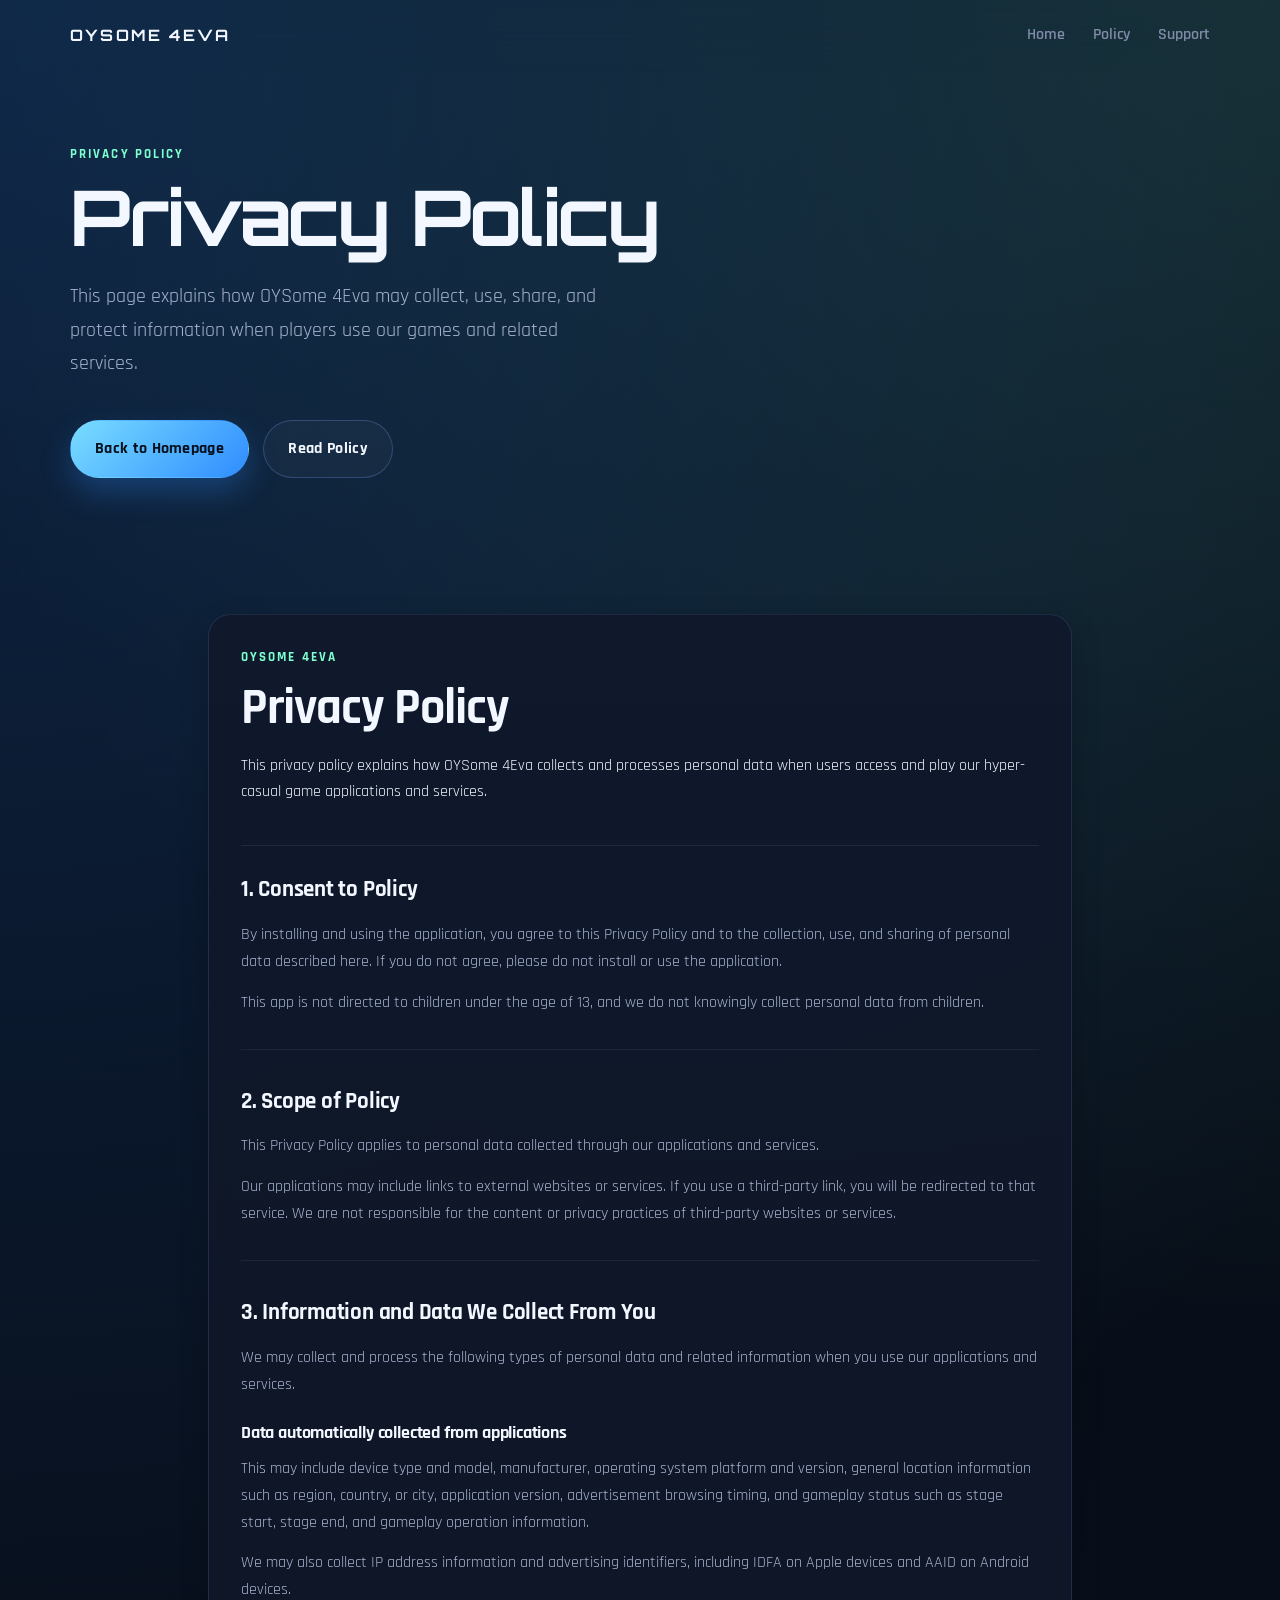
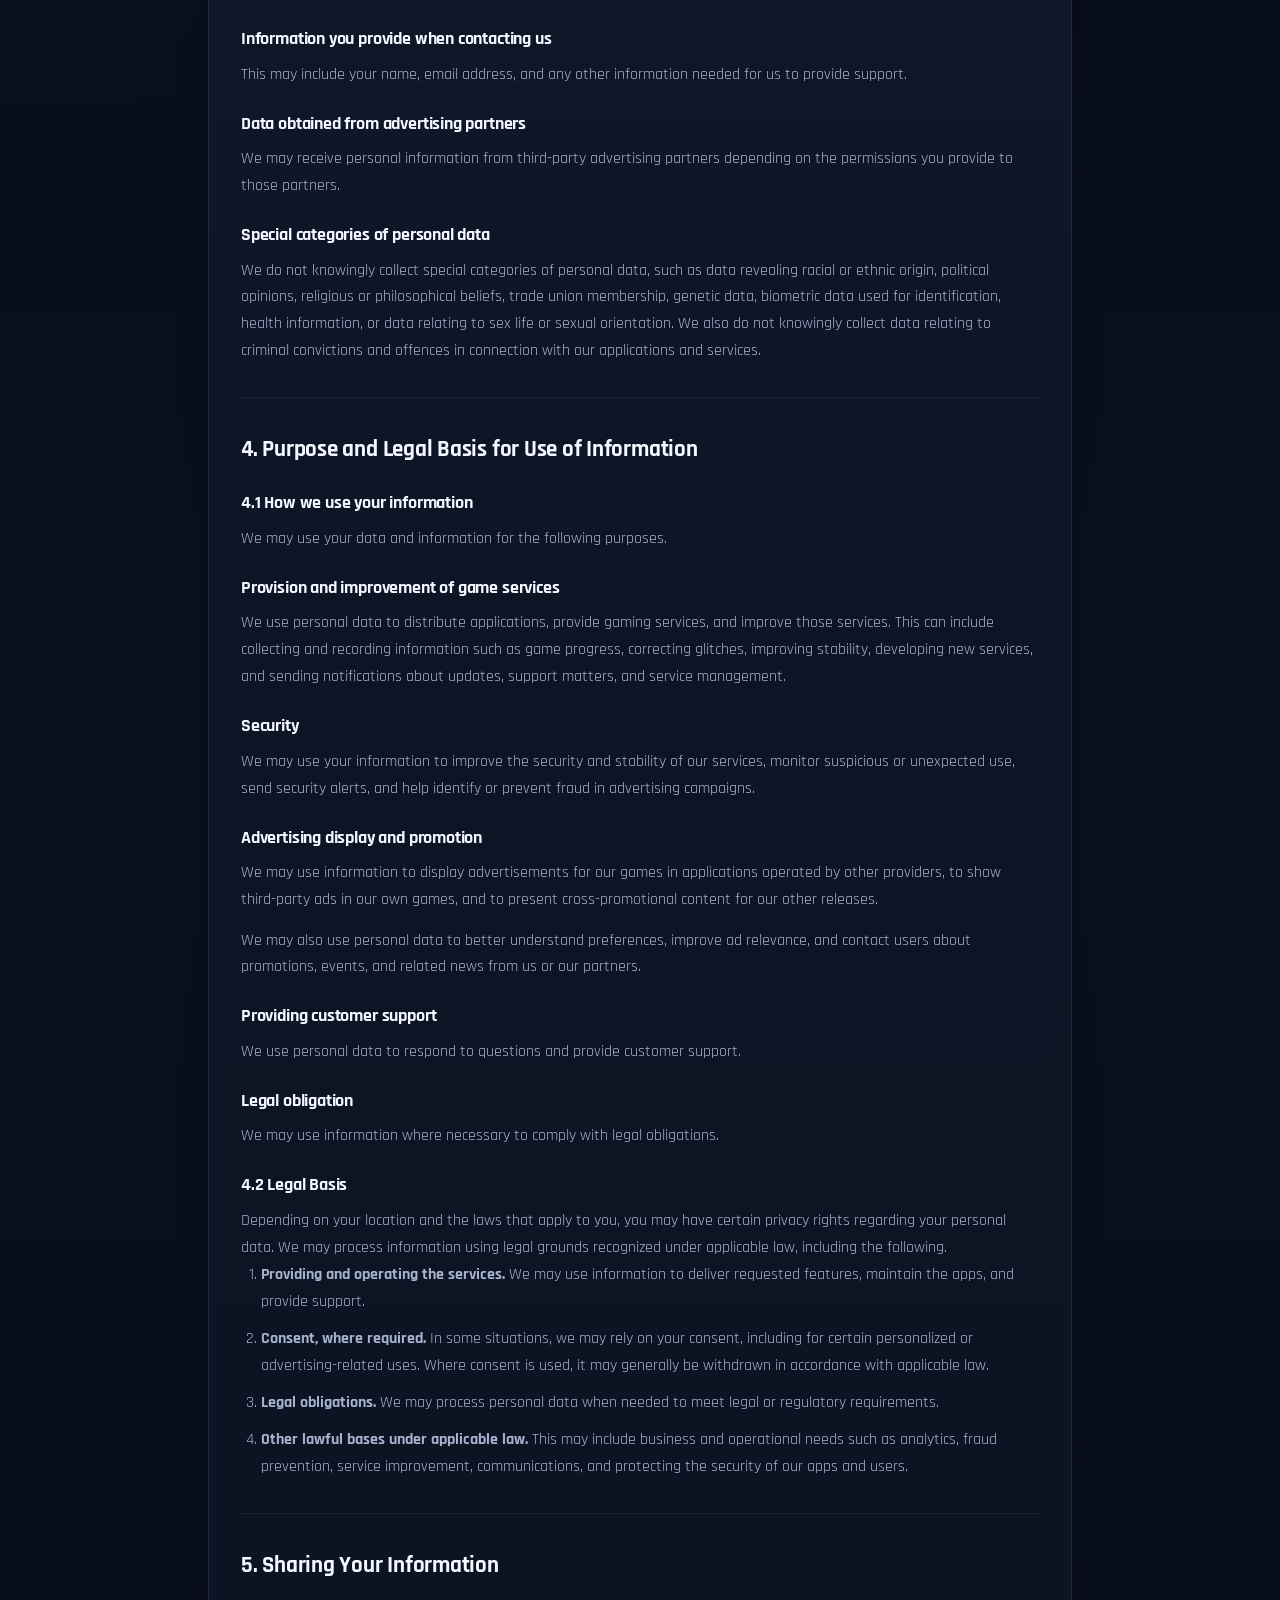
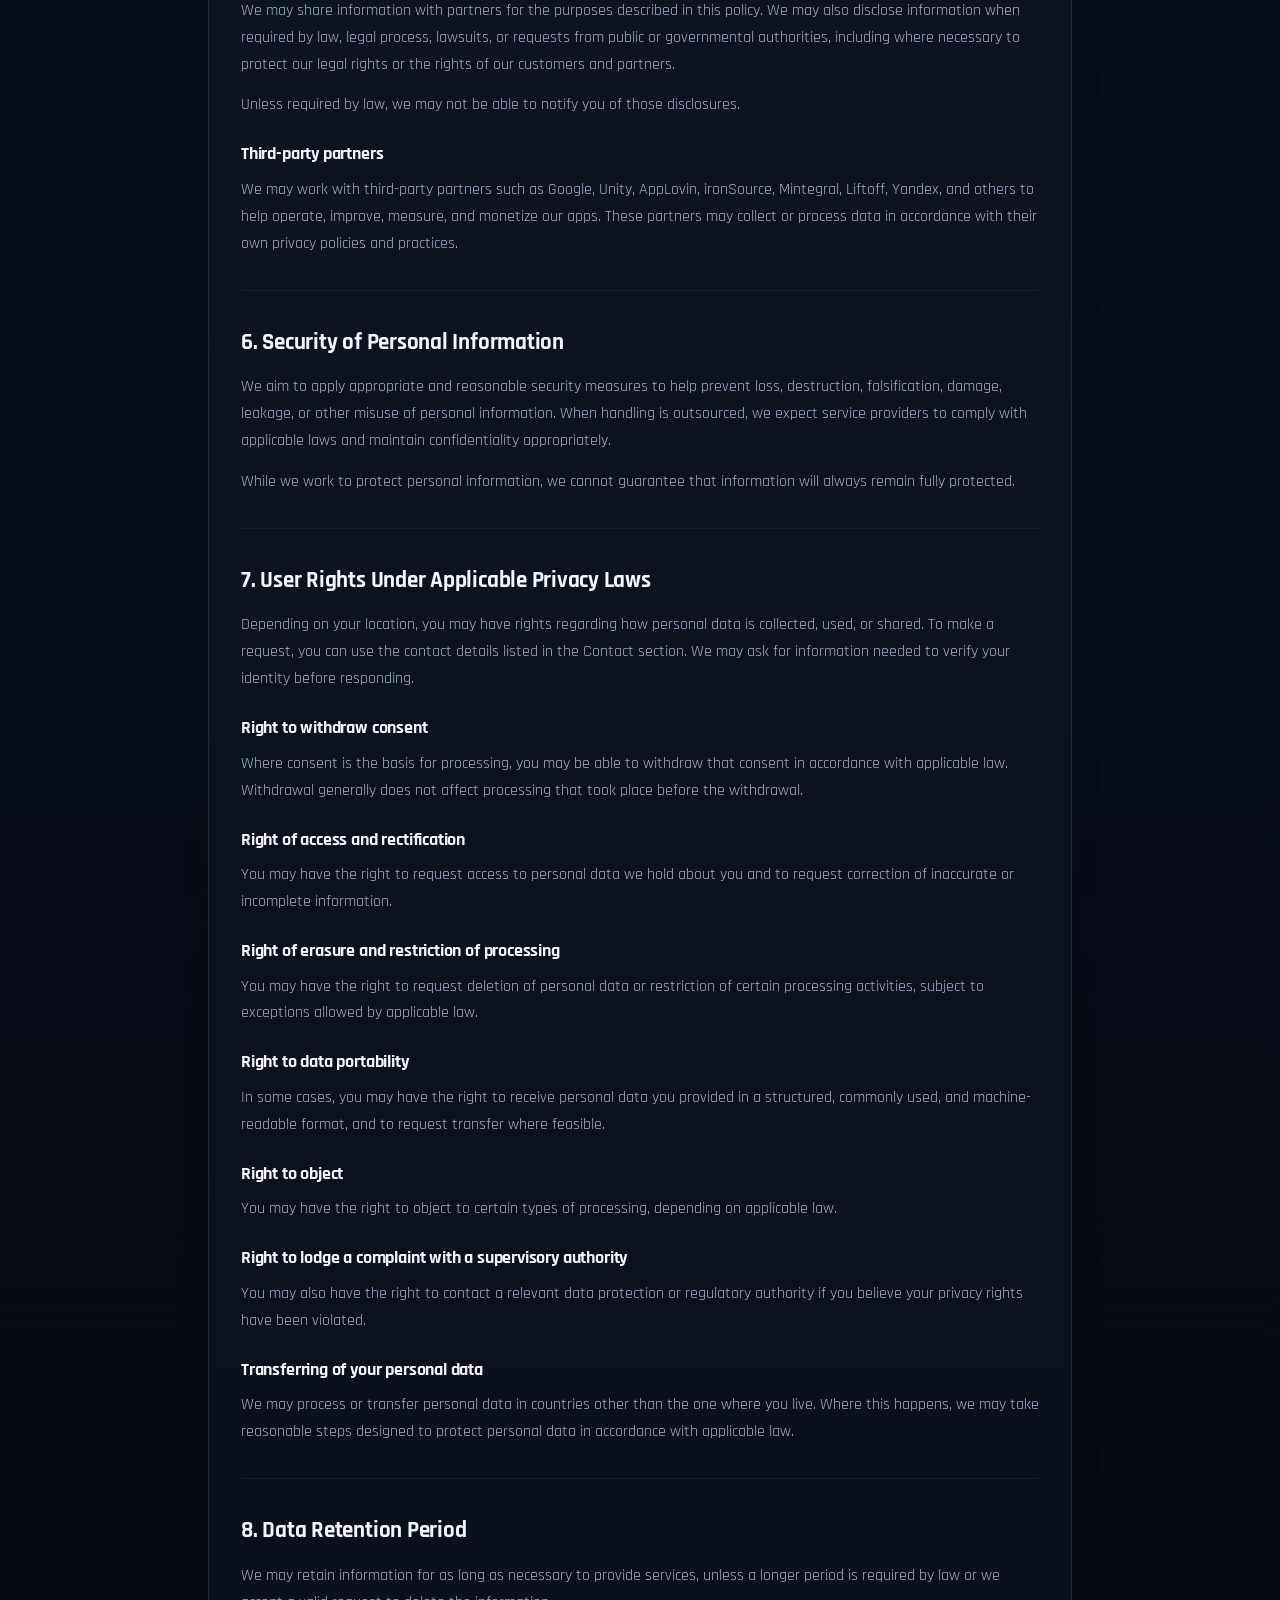
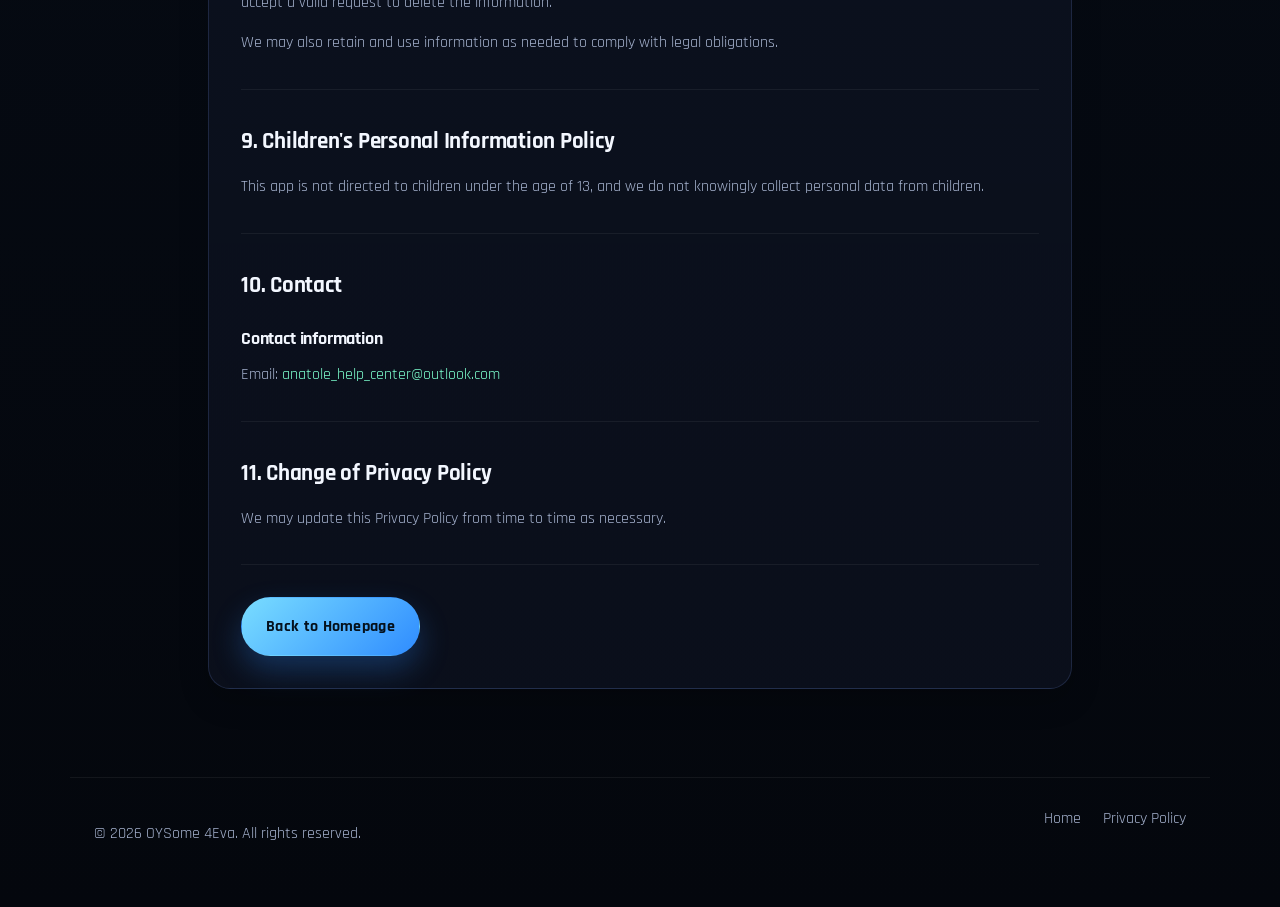
==== privacy-policy.html @ fcaed424 "Update landing page and privacy policy" ====
<!DOCTYPE html>
<html lang="en">
<head>
  <meta charset="UTF-8">
  <meta name="viewport" content="width=device-width, initial-scale=1.0">
  <meta
    name="description"
    content="Privacy Policy for OYSome 4Eva mobile games and services."
  >
  <title>Privacy Policy | OYSome 4Eva</title>
  <link rel="preconnect" href="https://fonts.googleapis.com">
  <link rel="preconnect" href="https://fonts.gstatic.com" crossorigin>
  <link
    href="https://fonts.googleapis.com/css2?family=Orbitron:wght@500;700&family=Rajdhani:wght@400;500;700&display=swap"
    rel="stylesheet"
  >
  <link rel="stylesheet" href="style.css">
</head>
<body>
  <header class="hero hero-compact" id="top">
    <nav class="site-nav">
      <a class="brand" href="index.html">OYSome 4Eva</a>
      <button class="nav-toggle" type="button" aria-expanded="false" aria-controls="nav-links">
        <span class="nav-toggle-bar"></span>
        <span class="nav-toggle-bar"></span>
        <span class="nav-toggle-bar"></span>
        <span class="sr-only">Toggle navigation</span>
      </button>
      <div class="nav-links" id="nav-links">
        <a href="index.html">Home</a>
        <a href="#policy-content">Policy</a>
        <a href="index.html#support">Support</a>
      </div>
    </nav>

    <section class="hero-content hero-content-single">
      <div class="hero-copy policy-hero-copy">
        <p class="eyebrow">Privacy Policy</p>
        <h1>Privacy Policy</h1>
        <p class="tagline">
          This page explains how OYSome 4Eva may collect, use, share, and protect
          information when players use our games and related services.
        </p>
        <div class="hero-actions">
          <a class="button button-primary" href="index.html">Back to Homepage</a>
          <a class="button button-secondary" href="#policy-content">Read Policy</a>
        </div>
      </div>
    </section>
  </header>

  <main>
    <section class="section policy-shell" id="policy-content">
      <div class="policy-layout">
        <article class="policy-card">
          <div class="policy-header">
            <p class="section-kicker">OYSome 4Eva</p>
            <h2>Privacy Policy</h2>
            <p>
              This privacy policy explains how OYSome 4Eva collects and processes personal
              data when users access and play our hyper-casual game applications and services.
            </p>
          </div>

          <section class="policy-section">
            <h3>1. Consent to Policy</h3>
            <p>
              By installing and using the application, you agree to this Privacy Policy
              and to the collection, use, and sharing of personal data described here.
              If you do not agree, please do not install or use the application.
            </p>
            <p>
              This app is not directed to children under the age of 13, and we do not knowingly
              collect personal data from children.
            </p>
          </section>

          <section class="policy-section">
            <h3>2. Scope of Policy</h3>
            <p>
              This Privacy Policy applies to personal data collected through our applications
              and services.
            </p>
            <p>
              Our applications may include links to external websites or services. If you use
              a third-party link, you will be redirected to that service. We are not responsible
              for the content or privacy practices of third-party websites or services.
            </p>
          </section>

          <section class="policy-section">
            <h3>3. Information and Data We Collect From You</h3>
            <p>
              We may collect and process the following types of personal data and related
              information when you use our applications and services.
            </p>

            <h4>Data automatically collected from applications</h4>
            <p>
              This may include device type and model, manufacturer, operating system platform
              and version, general location information such as region, country, or city,
              application version, advertisement browsing timing, and gameplay status such as
              stage start, stage end, and gameplay operation information.
            </p>
            <p>
              We may also collect IP address information and advertising identifiers, including
              IDFA on Apple devices and AAID on Android devices.
            </p>

            <h4>Information you provide when contacting us</h4>
            <p>
              This may include your name, email address, and any other information needed for
              us to provide support.
            </p>

            <h4>Data obtained from advertising partners</h4>
            <p>
              We may receive personal information from third-party advertising partners depending
              on the permissions you provide to those partners.
            </p>

            <h4>Special categories of personal data</h4>
            <p>
              We do not knowingly collect special categories of personal data, such as data
              revealing racial or ethnic origin, political opinions, religious or philosophical
              beliefs, trade union membership, genetic data, biometric data used for identification,
              health information, or data relating to sex life or sexual orientation. We also do not
              knowingly collect data relating to criminal convictions and offences in connection with
              our applications and services.
            </p>
          </section>

          <section class="policy-section">
            <h3>4. Purpose and Legal Basis for Use of Information</h3>

            <h4>4.1 How we use your information</h4>
            <p>We may use your data and information for the following purposes.</p>

            <h4>Provision and improvement of game services</h4>
            <p>
              We use personal data to distribute applications, provide gaming services, and improve
              those services. This can include collecting and recording information such as game progress,
              correcting glitches, improving stability, developing new services, and sending notifications
              about updates, support matters, and service management.
            </p>

            <h4>Security</h4>
            <p>
              We may use your information to improve the security and stability of our services,
              monitor suspicious or unexpected use, send security alerts, and help identify or prevent
              fraud in advertising campaigns.
            </p>

            <h4>Advertising display and promotion</h4>
            <p>
              We may use information to display advertisements for our games in applications operated
              by other providers, to show third-party ads in our own games, and to present cross-promotional
              content for our other releases.
            </p>
            <p>
              We may also use personal data to better understand preferences, improve ad relevance, and
              contact users about promotions, events, and related news from us or our partners.
            </p>

            <h4>Providing customer support</h4>
            <p>
              We use personal data to respond to questions and provide customer support.
            </p>

            <h4>Legal obligation</h4>
            <p>
              We may use information where necessary to comply with legal obligations.
            </p>

            <h4>4.2 Legal Basis</h4>
            <p>
              Depending on your location and the laws that apply to you, you may have certain privacy
              rights regarding your personal data. We may process information using legal grounds
              recognized under applicable law, including the following.
            </p>
            <ol class="policy-numbered-list">
              <li>
                <strong>Providing and operating the services.</strong> We may use information to
                deliver requested features, maintain the apps, and provide support.
              </li>
              <li>
                <strong>Consent, where required.</strong> In some situations, we may rely on your
                consent, including for certain personalized or advertising-related uses. Where consent
                is used, it may generally be withdrawn in accordance with applicable law.
              </li>
              <li>
                <strong>Legal obligations.</strong> We may process personal data when needed to meet
                legal or regulatory requirements.
              </li>
              <li>
                <strong>Other lawful bases under applicable law.</strong> This may include business and
                operational needs such as analytics, fraud prevention, service improvement, communications,
                and protecting the security of our apps and users.
              </li>
            </ol>
          </section>

          <section class="policy-section">
            <h3>5. Sharing Your Information</h3>
            <p>
              We may share information with partners for the purposes described in this policy.
              We may also disclose information when required by law, legal process, lawsuits, or
              requests from public or governmental authorities, including where necessary to protect
              our legal rights or the rights of our customers and partners.
            </p>
            <p>
              Unless required by law, we may not be able to notify you of those disclosures.
            </p>

            <h4>Third-party partners</h4>
            <p>
              We may work with third-party partners such as Google, Unity, AppLovin, ironSource,
              Mintegral, Liftoff, Yandex, and others to help operate, improve, measure, and monetize
              our apps. These partners may collect or process data in accordance with their own privacy
              policies and practices.
            </p>
          </section>

          <section class="policy-section">
            <h3>6. Security of Personal Information</h3>
            <p>
              We aim to apply appropriate and reasonable security measures to help prevent loss,
              destruction, falsification, damage, leakage, or other misuse of personal information.
              When handling is outsourced, we expect service providers to comply with applicable laws
              and maintain confidentiality appropriately.
            </p>
            <p>
              While we work to protect personal information, we cannot guarantee that information will
              always remain fully protected.
            </p>
          </section>

          <section class="policy-section">
            <h3>7. User Rights Under Applicable Privacy Laws</h3>
            <p>
              Depending on your location, you may have rights regarding how personal data is collected,
              used, or shared. To make a request, you can use the contact details listed in the Contact
              section. We may ask for information needed to verify your identity before responding.
            </p>

            <h4>Right to withdraw consent</h4>
            <p>
              Where consent is the basis for processing, you may be able to withdraw that consent in
              accordance with applicable law. Withdrawal generally does not affect processing that took
              place before the withdrawal.
            </p>

            <h4>Right of access and rectification</h4>
            <p>
              You may have the right to request access to personal data we hold about you and to request
              correction of inaccurate or incomplete information.
            </p>

            <h4>Right of erasure and restriction of processing</h4>
            <p>
              You may have the right to request deletion of personal data or restriction of certain
              processing activities, subject to exceptions allowed by applicable law.
            </p>

            <h4>Right to data portability</h4>
            <p>
              In some cases, you may have the right to receive personal data you provided in a structured,
              commonly used, and machine-readable format, and to request transfer where feasible.
            </p>

            <h4>Right to object</h4>
            <p>
              You may have the right to object to certain types of processing, depending on applicable law.
            </p>

            <h4>Right to lodge a complaint with a supervisory authority</h4>
            <p>
              You may also have the right to contact a relevant data protection or regulatory authority if
              you believe your privacy rights have been violated.
            </p>

            <h4>Transferring of your personal data</h4>
            <p>
              We may process or transfer personal data in countries other than the one where you live.
              Where this happens, we may take reasonable steps designed to protect personal data in accordance
              with applicable law.
            </p>
          </section>

          <section class="policy-section">
            <h3>8. Data Retention Period</h3>
            <p>
              We may retain information for as long as necessary to provide services, unless a longer period
              is required by law or we accept a valid request to delete the information.
            </p>
            <p>
              We may also retain and use information as needed to comply with legal obligations.
            </p>
          </section>

          <section class="policy-section">
            <h3>9. Children's Personal Information Policy</h3>
            <p>
              This app is not directed to children under the age of 13, and we do not knowingly
              collect personal data from children.
            </p>
          </section>

          <section class="policy-section">
            <h3>10. Contact</h3>
            <h4>Contact information</h4>
            <p>Email: <a href="mailto:anatole_help_center@outlook.com">anatole_help_center@outlook.com</a></p>
          </section>

          <section class="policy-section">
            <h3>11. Change of Privacy Policy</h3>
            <p>
              We may update this Privacy Policy from time to time as necessary.
            </p>
          </section>

          <div class="policy-actions">
            <a class="button button-primary" href="index.html">Back to Homepage</a>
          </div>
        </article>
      </div>
    </section>
  </main>

  <footer class="site-footer">
    <p>&copy; <span id="year"></span> OYSome 4Eva. All rights reserved.</p>
    <div class="footer-links">
      <a href="index.html">Home</a>
      <a href="privacy-policy.html">Privacy Policy</a>
    </div>
  </footer>

  <script src="script.js"></script>
</body>
</html>
---- style.css ----
/* Theme variables keep colors and spacing easy to update later. */
:root {
  --bg: #070b14;
  --bg-elevated: rgba(10, 16, 29, 0.88);
  --surface: rgba(15, 23, 40, 0.9);
  --surface-strong: #10192c;
  --border: rgba(132, 164, 255, 0.16);
  --border-strong: rgba(132, 164, 255, 0.26);
  --text: #f3f7ff;
  --muted: #a6b3cf;
  --muted-soft: #7f8ba8;
  --accent: #59d0ff;
  --accent-strong: #2f8cff;
  --accent-alt: #7dffcf;
  --shadow: 0 24px 60px rgba(0, 0, 0, 0.28);
  --shadow-soft: 0 12px 30px rgba(0, 0, 0, 0.2);
  --max-width: 1140px;
  --radius: 22px;
  --radius-small: 16px;
}

/* Base reset and layout helpers. */
*,
*::before,
*::after {
  box-sizing: border-box;
}

html {
  scroll-behavior: smooth;
}

body {
  margin: 0;
  font-family: "Rajdhani", sans-serif;
  color: var(--text);
  background:
    radial-gradient(circle at top left, rgba(47, 140, 255, 0.24), transparent 30%),
    radial-gradient(circle at top right, rgba(125, 255, 207, 0.14), transparent 24%),
    linear-gradient(180deg, #04070e 0%, #09111f 40%, #04070d 100%);
  line-height: 1.65;
  -webkit-font-smoothing: antialiased;
  text-rendering: optimizeLegibility;
}

a {
  color: inherit;
  text-decoration: none;
}

img {
  max-width: 100%;
  display: block;
}

.sr-only {
  position: absolute;
  width: 1px;
  height: 1px;
  padding: 0;
  margin: -1px;
  overflow: hidden;
  clip: rect(0, 0, 0, 0);
  white-space: nowrap;
  border: 0;
}

/* Hero area and top navigation. */
.hero,
.section,
.site-footer {
  padding-inline: 1.5rem;
}

.hero {
  min-height: 100vh;
  display: flex;
  flex-direction: column;
  position: relative;
  overflow: hidden;
}

.hero-compact {
  min-height: auto;
}

.site-nav,
.hero-content,
.section,
.site-footer {
  width: min(100%, var(--max-width));
  margin: 0 auto;
}

.site-nav {
  display: flex;
  align-items: center;
  justify-content: space-between;
  padding-block: 1.4rem;
  position: sticky;
  top: 0;
  z-index: 10;
  backdrop-filter: blur(16px);
}

.brand,
h1 {
  font-family: "Orbitron", sans-serif;
}

.brand {
  font-size: 0.98rem;
  font-weight: 700;
  letter-spacing: 0.14em;
  text-transform: uppercase;
}

.nav-links {
  display: flex;
  align-items: center;
  gap: 1.75rem;
  color: var(--muted-soft);
  font-size: 1.02rem;
  font-weight: 600;
}

.nav-links a:hover,
.nav-links a:focus-visible,
.site-footer a:hover,
.site-footer a:focus-visible,
.support-card a:hover,
.support-card a:focus-visible {
  color: var(--accent);
}

.nav-toggle {
  display: none;
  padding: 0.6rem;
  background: transparent;
  border: 1px solid var(--border);
  border-radius: 12px;
  cursor: pointer;
}

.nav-toggle-bar {
  display: block;
  width: 1.3rem;
  height: 2px;
  margin: 0.2rem 0;
  background: var(--text);
}

.hero-content {
  flex: 1;
  display: grid;
  grid-template-columns: 1.1fr 0.9fr;
  gap: 3.5rem;
  align-items: center;
  padding-block: 4.5rem 6rem;
}

.hero-content-single {
  grid-template-columns: 1fr;
  padding-bottom: 4rem;
}

.policy-hero-copy {
  max-width: 46rem;
}

.eyebrow,
.section-kicker,
.panel-label,
.game-tag {
  text-transform: uppercase;
  letter-spacing: 0.16em;
}

.eyebrow,
.section-kicker {
  color: var(--accent-alt);
  font-weight: 700;
  font-size: 0.82rem;
  margin: 0 0 0.85rem;
}

h1 {
  font-size: clamp(3rem, 6vw, 5.2rem);
  line-height: 1;
  letter-spacing: -0.03em;
  margin: 0;
}

.tagline {
  max-width: 34rem;
  font-size: clamp(1.1rem, 2vw, 1.28rem);
  color: var(--muted);
  margin: 1.5rem 0 2.4rem;
}

.hero-actions {
  display: flex;
  flex-wrap: wrap;
  gap: 0.9rem;
}

/* Reusable buttons and card surfaces. */
.button {
  display: inline-flex;
  align-items: center;
  justify-content: center;
  min-height: 3.35rem;
  padding: 0.95rem 1.5rem;
  border-radius: 999px;
  font-size: 0.98rem;
  font-weight: 700;
  letter-spacing: 0.02em;
  border: 1px solid transparent;
  transition:
    transform 0.2s ease,
    box-shadow 0.2s ease,
    border-color 0.2s ease,
    background-color 0.2s ease;
}

.button:hover,
.button:focus-visible {
  transform: translateY(-2px);
}

.button:focus-visible,
.nav-toggle:focus-visible,
.nav-links a:focus-visible,
.site-footer a:focus-visible,
.support-card a:focus-visible {
  outline: 2px solid rgba(89, 208, 255, 0.45);
  outline-offset: 3px;
}

.button-primary {
  background: linear-gradient(135deg, #79ddff 0%, var(--accent-strong) 100%);
  color: #05111d;
  box-shadow: 0 14px 30px rgba(47, 140, 255, 0.28);
}

.button-secondary {
  border-color: var(--border-strong);
  background: rgba(255, 255, 255, 0.03);
  color: var(--text);
}

.button-secondary:hover,
.button-secondary:focus-visible {
  border-color: rgba(89, 208, 255, 0.4);
  background: rgba(255, 255, 255, 0.05);
}

.hero-visual {
  position: relative;
  min-height: 460px;
  display: grid;
  place-items: center;
}

.glow-ring {
  position: absolute;
  border-radius: 50%;
  border: 1px solid rgba(89, 208, 255, 0.28);
  box-shadow: inset 0 0 40px rgba(89, 208, 255, 0.06);
}

.glow-ring-large {
  width: 22rem;
  height: 22rem;
}

.glow-ring-small {
  width: 14rem;
  height: 14rem;
  border-color: rgba(125, 255, 207, 0.35);
}

.hero-panel,
.game-card,
.cta-card,
.support-card {
  border: 1px solid var(--border);
  background:
    linear-gradient(180deg, rgba(20, 30, 52, 0.6), rgba(10, 15, 27, 0.92)),
    var(--bg-elevated);
  box-shadow: var(--shadow-soft);
  backdrop-filter: blur(10px);
}

.hero-panel {
  width: min(100%, 20rem);
  padding: 1.8rem;
  border-radius: var(--radius);
  position: relative;
}

.panel-label {
  display: inline-block;
  color: var(--accent);
  font-size: 0.78rem;
  margin-bottom: 0.9rem;
}

.hero-panel strong {
  display: block;
  font-size: 1.5rem;
  font-family: "Rajdhani", sans-serif;
  letter-spacing: 0.01em;
  margin-bottom: 0.55rem;
}

.hero-panel p,
.game-card p,
.about-grid p,
.cta-card p,
.support-card p,
.site-footer {
  color: var(--muted);
}

/* Main content sections. */
.section {
  padding-block: 5.5rem;
}

.section-heading {
  max-width: 42rem;
  margin-bottom: 2.4rem;
}

h2 {
  font-size: clamp(1.95rem, 4vw, 3.1rem);
  font-family: "Rajdhani", sans-serif;
  font-weight: 700;
  letter-spacing: -0.02em;
  margin: 0;
  line-height: 1.1;
}

.about-grid,
.support-grid {
  display: grid;
  grid-template-columns: repeat(2, minmax(0, 1fr));
  gap: 1.75rem;
}

.games-grid {
  display: grid;
  grid-template-columns: repeat(3, minmax(0, 1fr));
  gap: 1.75rem;
}

.game-card {
  border-radius: var(--radius);
  overflow: hidden;
  display: flex;
  flex-direction: column;
  min-height: 100%;
  transition: transform 0.2s ease, border-color 0.2s ease, box-shadow 0.2s ease;
}

.game-card:hover,
.game-card:focus-within {
  transform: translateY(-4px);
  border-color: var(--border-strong);
  box-shadow: var(--shadow);
}

.game-art {
  min-height: 190px;
  display: grid;
  place-items: center;
  padding: 1.25rem;
  background:
    linear-gradient(135deg, rgba(255, 255, 255, 0.03), rgba(255, 255, 255, 0.01)),
    linear-gradient(160deg, rgba(4, 7, 14, 0.4), rgba(4, 7, 14, 0.8));
}

.game-icon {
  width: 100%;
  max-width: 128px;
  aspect-ratio: 1;
  object-fit: cover;
  border-radius: 28px;
  border: 1px solid rgba(255, 255, 255, 0.08);
  box-shadow:
    0 10px 28px rgba(0, 0, 0, 0.28),
    0 0 0 1px rgba(89, 208, 255, 0.08);
  background: rgba(255, 255, 255, 0.03);
}

.neon-blue {
  box-shadow: inset 0 0 50px rgba(89, 208, 255, 0.2);
}

.neon-pink {
  box-shadow: inset 0 0 50px rgba(255, 86, 180, 0.2);
}

.neon-green {
  box-shadow: inset 0 0 50px rgba(125, 255, 207, 0.2);
}

.game-card-content,
.support-card,
.cta-card {
  padding: 1.7rem;
}

.game-card-content {
  display: flex;
  flex: 1;
  flex-direction: column;
}

h3 {
  margin-top: 0;
  margin-bottom: 0.7rem;
  font-size: 1.32rem;
  font-family: "Rajdhani", sans-serif;
  font-weight: 700;
  letter-spacing: -0.01em;
}

.game-card-content p,
.support-card p,
.cta-card p,
.about-grid p {
  margin: 0;
  font-size: 1.05rem;
}

.game-tag {
  display: inline-flex;
  margin-top: 1.2rem;
  padding: 0.45rem 0.8rem;
  border-radius: 999px;
  background: rgba(89, 208, 255, 0.12);
  color: var(--accent);
  font-size: 0.74rem;
  font-weight: 700;
}

.game-link {
  width: 100%;
  margin-top: auto;
  padding-inline: 1rem;
  text-align: center;
}

.cta-card {
  border-radius: var(--radius);
  text-align: center;
  padding-block: 2.2rem;
  max-width: 52rem;
  margin: 0 auto;
}

.cta-card .button {
  margin-top: 1.25rem;
}

.support-card {
  border-radius: var(--radius-small);
}

.support-card a {
  color: var(--accent-alt);
  font-weight: 700;
}

.site-footer {
  display: flex;
  justify-content: space-between;
  gap: 1rem;
  padding-block: 1.75rem 2.75rem;
  font-size: 0.98rem;
  border-top: 1px solid rgba(255, 255, 255, 0.06);
}

.footer-links {
  display: flex;
  flex-wrap: wrap;
  gap: 1rem 1.4rem;
}

body.nav-open {
  overflow: hidden;
}

.policy-shell {
  padding-top: 4.5rem;
}

.policy-layout {
  display: block;
  max-width: 54rem;
  margin: 0 auto;
}

.policy-card {
  border: 1px solid var(--border);
  background:
    linear-gradient(180deg, rgba(20, 30, 52, 0.6), rgba(10, 15, 27, 0.92)),
    var(--bg-elevated);
  box-shadow: var(--shadow-soft);
  backdrop-filter: blur(10px);
}

.policy-card {
  border-radius: var(--radius);
  padding: 2rem;
}

.policy-header {
  padding-bottom: 1.5rem;
  margin-bottom: 1.5rem;
  border-bottom: 1px solid rgba(255, 255, 255, 0.08);
}

.policy-section + .policy-section {
  margin-top: 2rem;
  padding-top: 2rem;
  border-top: 1px solid rgba(255, 255, 255, 0.06);
}

.policy-section h3,
.policy-section h4 {
  font-family: "Rajdhani", sans-serif;
  letter-spacing: -0.01em;
}

.policy-section h3 {
  font-size: 1.45rem;
  margin: 0 0 0.85rem;
}

.policy-section h4 {
  font-size: 1.12rem;
  margin: 1.25rem 0 0.5rem;
  color: var(--text);
}

.policy-section p,
.policy-numbered-list,
.policy-link-list {
  margin: 0;
  color: var(--muted);
  font-size: 1.02rem;
}

.policy-section p + p,
.policy-section ul + p,
.policy-section ol + p {
  margin-top: 0.85rem;
}

.policy-numbered-list,
.policy-link-list {
  padding-left: 1.25rem;
}

.policy-numbered-list li + li,
.policy-link-list li + li {
  margin-top: 0.65rem;
}

.policy-link-list a,
.policy-section a {
  color: var(--accent-alt);
}

.policy-actions {
  margin-top: 2rem;
  padding-top: 2rem;
  border-top: 1px solid rgba(255, 255, 255, 0.06);
}

/* Responsive adjustments for tablets and phones. */
@media (max-width: 900px) {
  .hero-content,
  .about-grid,
  .games-grid,
  .support-grid,
  .policy-layout {
    grid-template-columns: 1fr;
  }

  .hero {
    min-height: auto;
  }

  .hero-content {
    gap: 2.4rem;
    padding-top: 2.5rem;
  }

  .hero-visual {
    min-height: 360px;
  }

}

@media (max-width: 700px) {
  .hero,
  .section,
  .site-footer {
    padding-inline: 1rem;
  }

  .site-nav {
    align-items: flex-start;
    flex-wrap: wrap;
    gap: 1rem;
  }

  .nav-toggle {
    display: inline-flex;
    flex-direction: column;
    align-items: center;
    justify-content: center;
  }

  .nav-links {
    width: 100%;
    display: none;
    flex-direction: column;
    gap: 0.9rem;
    padding: 1rem 1.1rem;
    border: 1px solid var(--border);
    border-radius: 18px;
    background: rgba(6, 10, 18, 0.96);
  }

  .nav-links.is-open {
    display: flex;
  }

  .hero-panel {
    width: 100%;
  }

  h1 {
    font-size: clamp(2.5rem, 12vw, 3.4rem);
  }

  .tagline,
  .game-card-content p,
  .support-card p,
  .cta-card p,
  .about-grid p {
    font-size: 1rem;
  }

  .section {
    padding-block: 4.5rem;
  }

  .site-footer {
    flex-direction: column;
    text-align: center;
  }

  .footer-links {
    justify-content: center;
  }

  .policy-card {
    padding: 1.4rem;
  }
}

@media (prefers-reduced-motion: reduce) {
  html {
    scroll-behavior: auto;
  }

  *,
  *::before,
  *::after {
    animation: none !important;
    transition: none !important;
  }
}
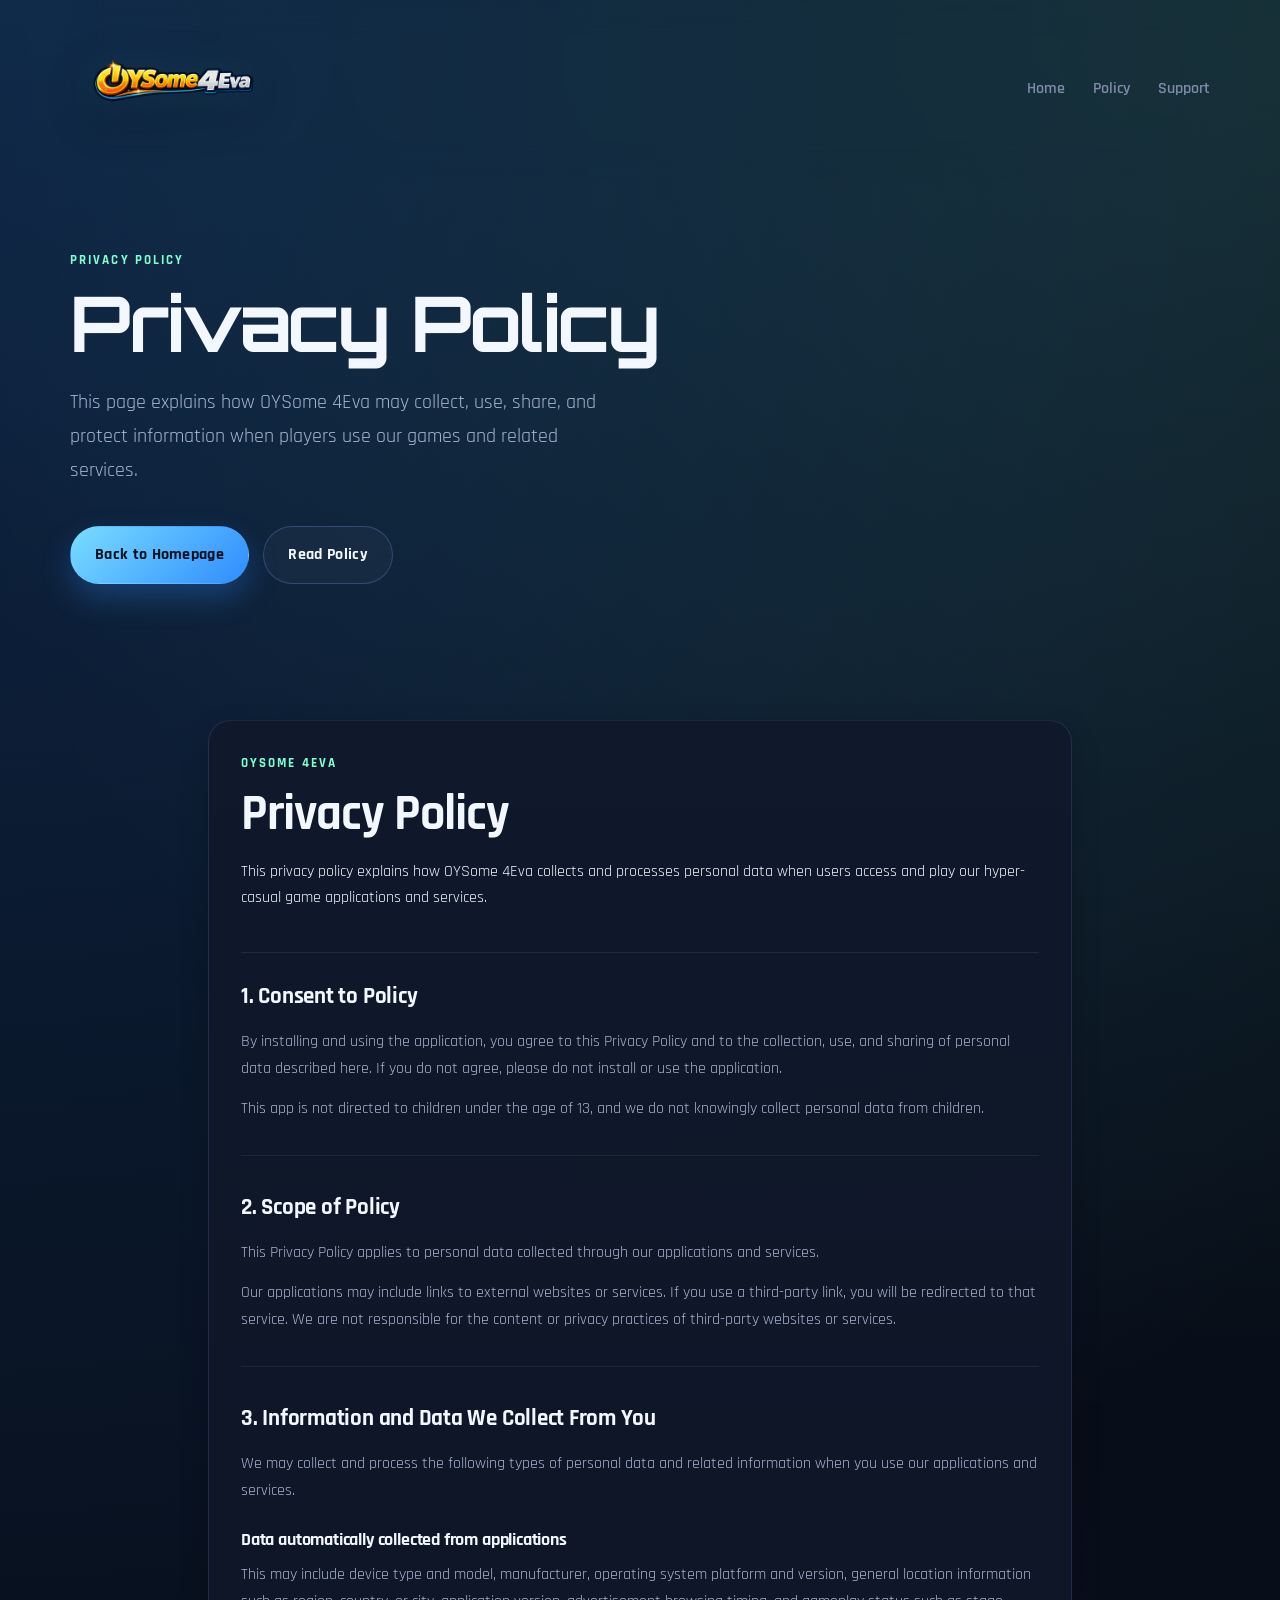
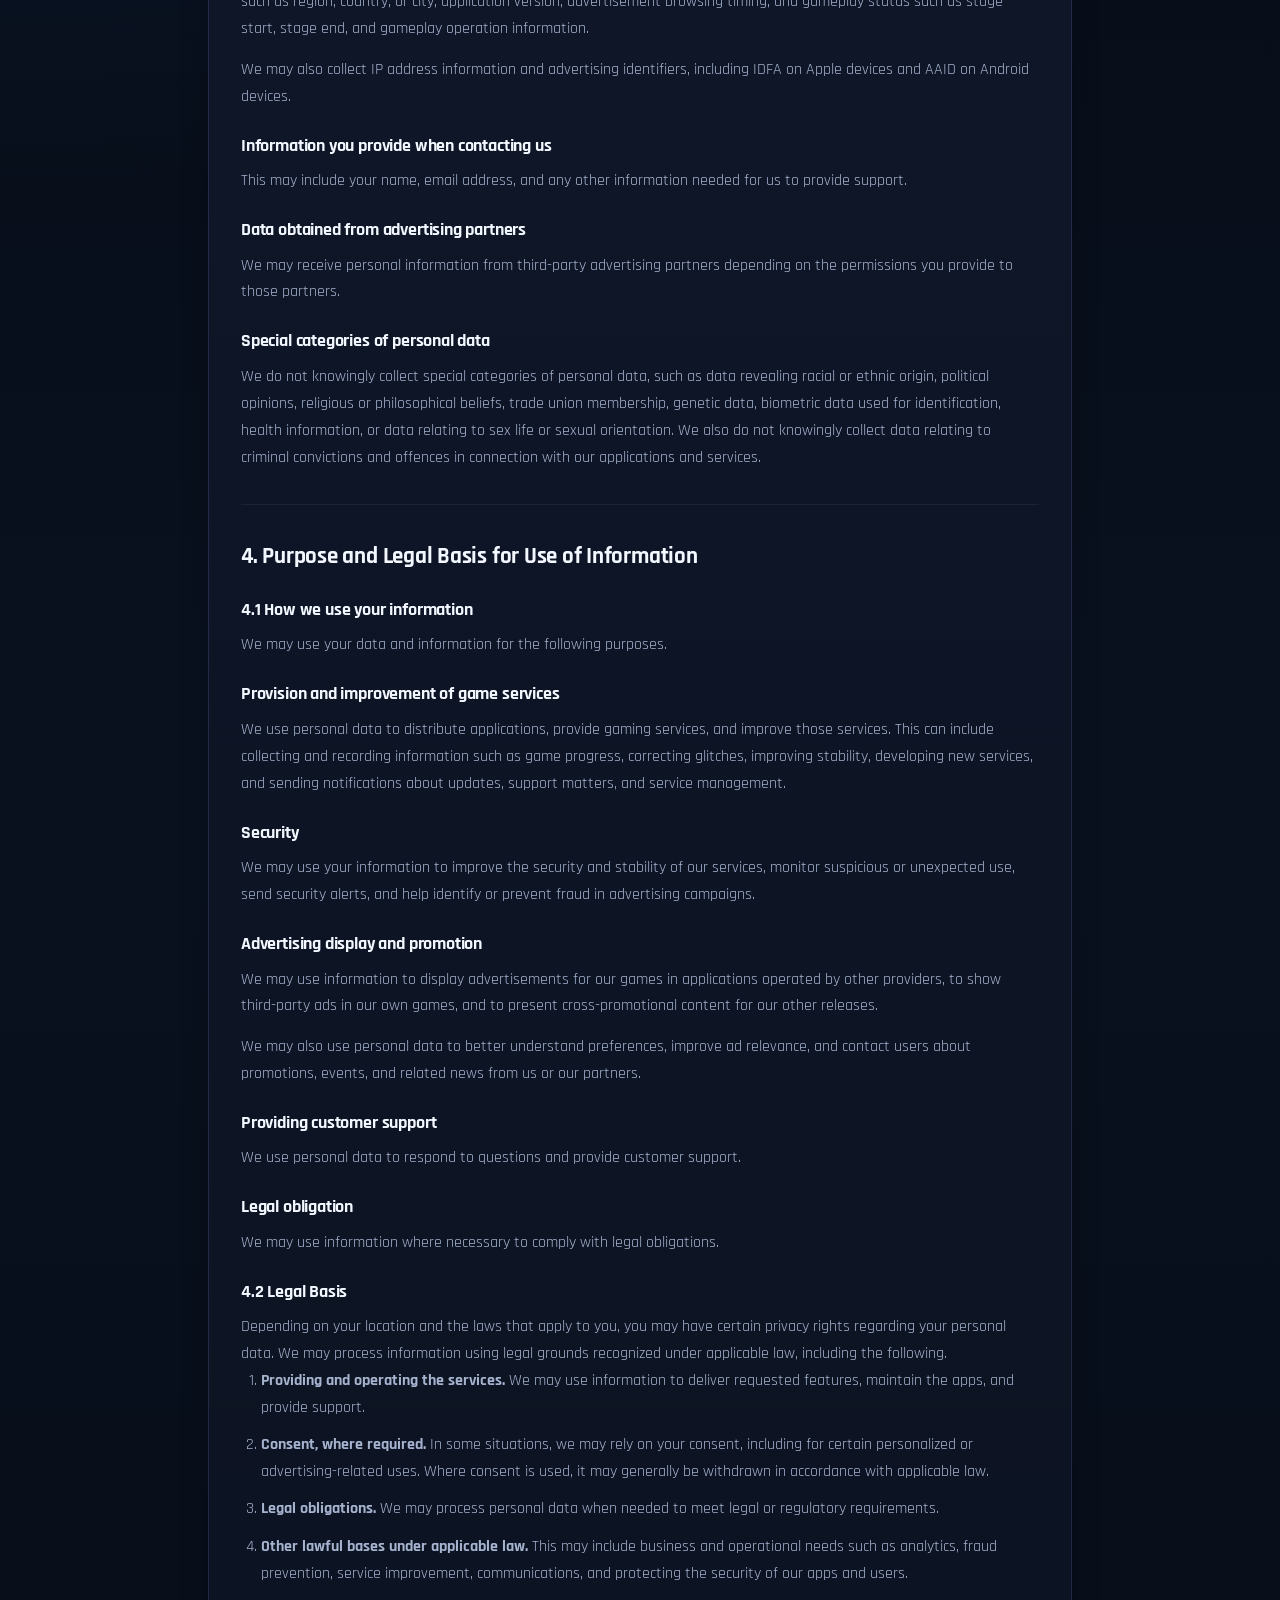
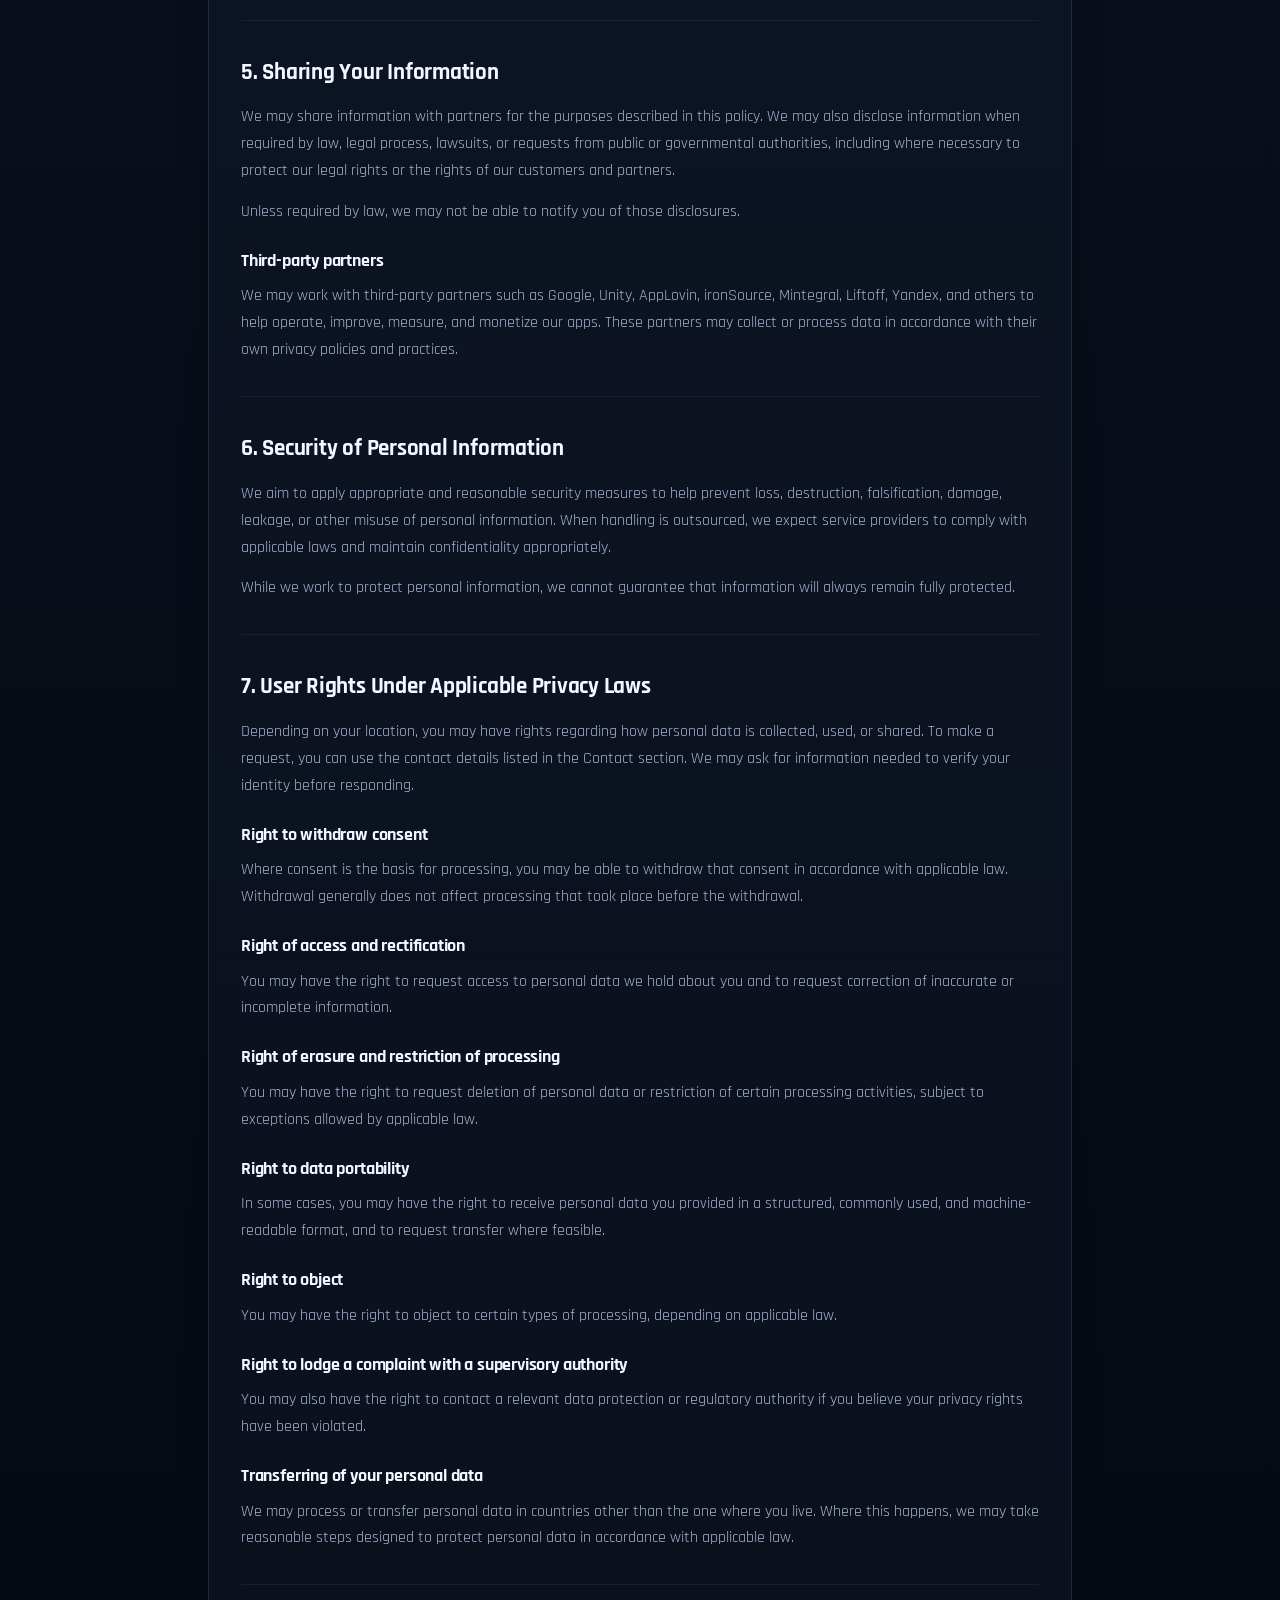
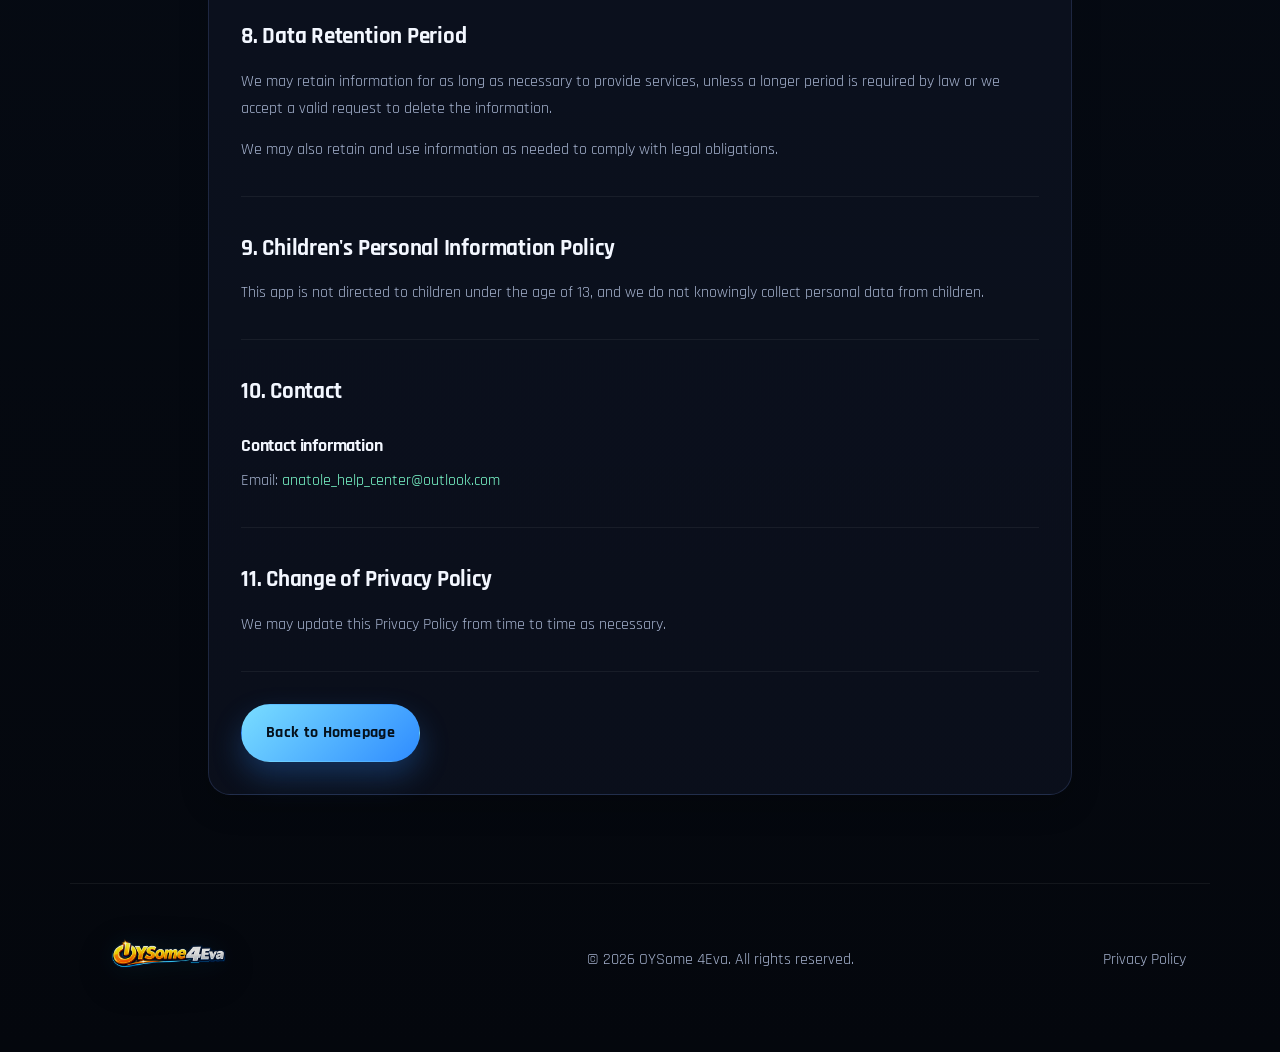
==== commit cc1a52c3: "Update site branding and favicon" ====
--- a/privacy-policy.html
+++ b/privacy-policy.html
@@ -14,12 +14,23 @@
     href="https://fonts.googleapis.com/css2?family=Orbitron:wght@500;700&family=Rajdhani:wght@400;500;700&display=swap"
     rel="stylesheet"
   >
+  <!-- Favicon (reuse this block in all pages) -->
+  <link rel="icon" type="image/png" sizes="16x16" href="./assets/branding/oysome-logo-favicon.png">
+  <link rel="icon" href="./assets/branding/oysome-logo-favicon.png">
   <link rel="stylesheet" href="style.css">
 </head>
 <body>
   <header class="hero hero-compact" id="top">
     <nav class="site-nav">
-      <a class="brand" href="index.html">OYSome 4Eva</a>
+      <a class="brand" href="index.html" aria-label="OYSome 4Eva home">
+        <img
+          src="assets/branding/oysome-logo-horizontal.png"
+          alt="OYSome 4Eva"
+          class="brand-logo"
+          fetchpriority="high"
+          decoding="async"
+        >
+      </a>
       <button class="nav-toggle" type="button" aria-expanded="false" aria-controls="nav-links">
         <span class="nav-toggle-bar"></span>
         <span class="nav-toggle-bar"></span>
@@ -328,10 +339,20 @@
   </main>
 
   <footer class="site-footer">
-    <p>&copy; <span id="year"></span> OYSome 4Eva. All rights reserved.</p>
-    <div class="footer-links">
-      <a href="index.html">Home</a>
-      <a href="privacy-policy.html">Privacy Policy</a>
+    <a class="footer-brand" href="index.html" aria-label="OYSome 4Eva home">
+      <img
+        src="assets/branding/oysome-logo-horizontal.png"
+        alt="OYSome 4Eva"
+        class="footer-logo"
+        loading="lazy"
+        decoding="async"
+      >
+    </a>
+    <div class="footer-meta">
+      <p>&copy; <span id="year"></span> OYSome 4Eva. All rights reserved.</p>
+      <div class="footer-links">
+        <a href="privacy-policy.html">Privacy Policy</a>
+      </div>
     </div>
   </footer>
 
--- a/style.css
+++ b/style.css
@@ -103,16 +103,31 @@
   backdrop-filter: blur(16px);
 }
 
-.brand,
 h1 {
   font-family: "Orbitron", sans-serif;
 }
 
 .brand {
-  font-size: 0.98rem;
-  font-weight: 700;
-  letter-spacing: 0.14em;
-  text-transform: uppercase;
+  display: inline-flex;
+  align-items: center;
+  flex-shrink: 0;
+}
+
+.brand-logo {
+  width: clamp(9.75rem, 18vw, 12.5rem);
+  height: auto;
+  filter:
+    drop-shadow(0 12px 24px rgba(0, 0, 0, 0.34))
+    drop-shadow(0 0 16px rgba(89, 208, 255, 0.1));
+  transition: filter 0.2s ease, transform 0.2s ease;
+}
+
+.brand:hover .brand-logo,
+.brand:focus-visible .brand-logo {
+  transform: translateY(-1px);
+  filter:
+    drop-shadow(0 16px 28px rgba(0, 0, 0, 0.36))
+    drop-shadow(0 0 18px rgba(89, 208, 255, 0.18));
 }
 
 .nav-links {
@@ -166,6 +181,30 @@
 
 .policy-hero-copy {
   max-width: 46rem;
+}
+
+.hero-copy {
+  max-width: 38rem;
+}
+
+.hero-brand-lockup {
+  margin-bottom: 1.4rem;
+}
+
+.hero-logo {
+  width: min(100%, clamp(18rem, 42vw, 31rem));
+  height: auto;
+  filter:
+    drop-shadow(0 18px 35px rgba(0, 0, 0, 0.34))
+    drop-shadow(0 0 24px rgba(89, 208, 255, 0.18));
+  transition: filter 0.2s ease, transform 0.2s ease;
+}
+
+.hero-logo:hover {
+  transform: translateY(-2px);
+  filter:
+    drop-shadow(0 22px 40px rgba(0, 0, 0, 0.36))
+    drop-shadow(0 0 28px rgba(89, 208, 255, 0.24));
 }
 
 .eyebrow,
@@ -476,6 +515,7 @@
 
 .site-footer {
   display: flex;
+  align-items: center;
   justify-content: space-between;
   gap: 1rem;
   padding-block: 1.75rem 2.75rem;
@@ -483,10 +523,51 @@
   border-top: 1px solid rgba(255, 255, 255, 0.06);
 }
 
+.footer-brand {
+  display: inline-flex;
+  align-items: center;
+  flex-shrink: 0;
+}
+
+.footer-logo {
+  width: clamp(7rem, 12vw, 9rem);
+  height: auto;
+  opacity: 0.94;
+  filter:
+    drop-shadow(0 10px 22px rgba(0, 0, 0, 0.28))
+    drop-shadow(0 0 14px rgba(89, 208, 255, 0.08));
+  transition: opacity 0.2s ease, filter 0.2s ease, transform 0.2s ease;
+}
+
+.footer-brand:hover .footer-logo,
+.footer-brand:focus-visible .footer-logo {
+  opacity: 1;
+  transform: translateY(-1px);
+  filter:
+    drop-shadow(0 12px 24px rgba(0, 0, 0, 0.3))
+    drop-shadow(0 0 16px rgba(89, 208, 255, 0.14));
+}
+
+.footer-meta {
+  display: grid;
+  grid-template-columns: 1fr auto 1fr;
+  align-items: center;
+  flex: 1;
+  gap: 1rem;
+}
+
+.footer-meta p {
+  margin: 0;
+  text-align: center;
+  grid-column: 2;
+}
+
 .footer-links {
   display: flex;
   flex-wrap: wrap;
-  gap: 1rem 1.4rem;
+  gap: 1rem;
+  justify-content: flex-end;
+  grid-column: 3;
 }
 
 body.nav-open {
@@ -600,6 +681,10 @@
     padding-top: 2.5rem;
   }
 
+  .hero-copy {
+    max-width: 100%;
+  }
+
   .hero-visual {
     min-height: 360px;
   }
@@ -614,9 +699,17 @@
   }
 
   .site-nav {
-    align-items: flex-start;
+    align-items: center;
     flex-wrap: wrap;
     gap: 1rem;
+  }
+
+  .brand {
+    max-width: calc(100% - 4.5rem);
+  }
+
+  .brand-logo {
+    width: min(100%, 10.5rem);
   }
 
   .nav-toggle {
@@ -649,6 +742,14 @@
     font-size: clamp(2.5rem, 12vw, 3.4rem);
   }
 
+  .hero-brand-lockup {
+    margin-bottom: 1.1rem;
+  }
+
+  .hero-logo {
+    width: min(100%, 20rem);
+  }
+
   .tagline,
   .game-card-content p,
   .support-card p,
@@ -663,7 +764,18 @@
 
   .site-footer {
     flex-direction: column;
+    align-items: center;
     text-align: center;
+  }
+
+  .footer-logo {
+    width: min(100%, 8rem);
+  }
+
+  .footer-meta {
+    display: flex;
+    flex-direction: column;
+    align-items: center;
   }
 
   .footer-links {
